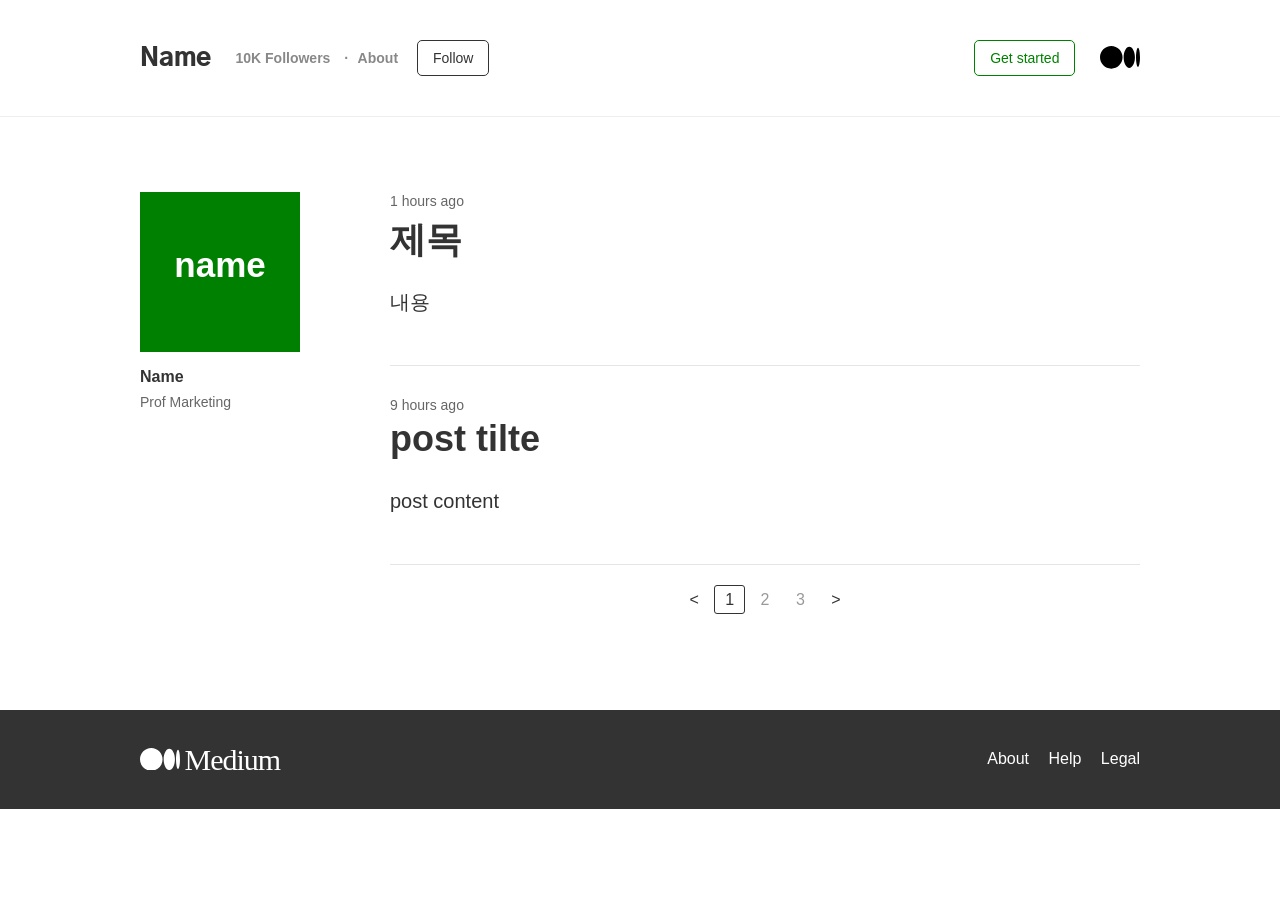
==== @sample/medium/medium.html @ 7340cc94 "medium" ====
<!doctype html>
<html lang="ko">
<head>
<meta charset="utf-8">

<title>유저 아이디 - Mideum</title>

<meta name="viewport" content="width=device-width, initial-scale=1.0">
<meta name="format-detection" content="telephone=no">
<meta name="apple-mobile-web-app-capable" content="yes">
<meta name="description" content="">
<meta name="keywords" content="">

<link rel="preconnect" href="https://fonts.gstatic.com">
<link rel="stylesheet" href="https://fonts.googleapis.com/css2?family=Gothic+A1:wght@900&display=swap">

<link rel="stylesheet" href="./base.css">
<link rel="stylesheet" href="./medium.css">

</head>
<body>

<p class="nav-skip">
	<a href="#"></a>
</p>
<hr>


<header class="header-wrap">
<div class="common-wrap">
	<h1 class="common-logo header-logo">
		<a href="https://medium.com/" target="_blank" title="새 창">
			<span class="hide">medium logo</span>
			<svg viewBox="0 0 1043.63 592.71">
				<path d="M588.67 296.36c0 163.67-131.78 296.35-294.33 296.35S0
				460 0 296.36 131.78 0 294.34 0s294.33 132.69 294.33 296.36M911.56
				296.36c0 154.06-65.89 279-147.17 279s-147.17-124.94-147.17-279
				65.88-279 147.16-279 147.17 124.9 147.17 279M1043.63 296.36c0
				138-23.17 249.94-51.76 249.94s-51.75-111.91-51.75-249.94
				23.17-249.94 51.75-249.94 51.76 111.9 51.76 249.94">
				</path>
			</svg>
		</a>
	</h1>

	<em class="common-user-name header-user-name">
		<span class="hide">미디엄 유저 이름</span>
		Name
	</em>

	<nav class="header-nav-wrap" style="width:calc(100% - 160px);">
		<h2 class="hide">user menu</h2>

		<em class="header-nav-followers">
			<span class="hide">팔로워 수</span>
			10K Followers
		</em>

		<a href="/about" class="header-nav-about">
			<span class="hide">소개 페이지 바로가기</span>
			About
		</a>

		<!-- !유저 -->
		<button type="button" class="common-round-box header-nav-follow-btn">
			<span class="hide">팔로우하기</span>
			Follow
		</button>
		<button type="button" class="common-round-box header-nav-start-btn">
			<span class="hide">미디엄 시작하기</span>
			Get started
		</button>

		<!-- 유저
		<aside class="header-nav-search-wrap">
	        <h3 class="hide">post search</h3>

			<button type="button" title="검색" class="header-nav-search-btn">
				<span class="hide">포스트 검색</span>
			</button>

			<label for="searchPost" class="header-nav-search-label">
	        	<input type="text" class="header-nav-search-input" id="searchPost">
			</label>

		</aside>

		<button tpye="button" class="header-nav-user-modal-btn">
			<span class="common-user-name">이름</span>
		</button>
		 -->

	</nav>

</div>
</header>
<hr>


<main class="main-wrap">
<div class="common-wrap">
	<h2 class="hide">medium contents</h2>

	<section class="main-post-wrap">
		<h3 class="hide">posts</h3>

		<ul class="post-list-wrap">
			<li>
				<h4 class="post-title">제목</h4>
				<time class="post-created-time">1 hours ago</time>
				<p class="post-content">내용</p>
			</il>
			<li>
				<h4 class="post-title">post tilte</h4>
				<time class="post-created-time">9 hours ago</time>
				<p class="post-content">post content</p>
			</il>
		</ul>

		<p class="post-pagination-wrap">
			<span class="prev-btn-wrap none">
				<span class="hide">이전 페이지 없음</span>
			</span>

			<span class="">
				<a href="" class="prev-btn">
					<span class="hide">이전 페이지</span>
				</a>
			</span>

			<a href="" class="on" title="현재 페이지">1</a>
			<a href="">2<span class="hide">번째 페이지</span></a>
			<a href="">3<span class="hide">번째 페이지</span></a>

			<span class="">
				<a href="" class="next-btn">
					<span class="hide">다음 페이지</span>
				</a>
			</span>

			<span class="next-btn-wrap none">
				<span class="hide">다음 페이지 없음</span>
			</span>
        </p>

	</section>

	<article class="main-user-profile-wrap">
		<h3 class="hide">user profile</h3>

		<div class="profile-img-wrap">
			<img src="profile.jpg" alt="프로필 이미지" class="none profile-img">
			<span class="common-user-name">name</span>
		</div>

		<em class="common-user-name profile-user-name">
			<span class="hide">미디엄 유저 이름</span>
			Name
		</em>

		<p class="profile-user-bio">Prof Marketing</p>

	</article>

</div>
</main>
<hr>


<footer class="footer-wrap">
<div class="common-wrap">
    <h2 class="hide">about medium</h2>

	<p class="common-logo footer-logo">
		<svg viewBox="0 0 1043.63 592.71">
			<path d="M588.67 296.36c0 163.67-131.78 296.35-294.33 296.35S0
			460 0 296.36 131.78 0 294.34 0s294.33 132.69 294.33 296.36M911.56
			296.36c0 154.06-65.89 279-147.17 279s-147.17-124.94-147.17-279
			65.88-279 147.16-279 147.17 124.9 147.17 279M1043.63 296.36c0
			138-23.17 249.94-51.76 249.94s-51.75-111.91-51.75-249.94
			23.17-249.94 51.75-249.94 51.76 111.9 51.76 249.94">
			</path>
		</svg>
		<a href="https://medium.com/" target="_blank" title="새 창">Medium</a>
	</p>

	<nav class="footer-nav-wrap">
		<h3 class="hide">medium links</h3>
		<a href="https://about.medium.com/" target="_blank" title="새 창">About</a>
		<a href="https://help.medium.com/" target="_blank" title="새 창">Help</a>
		<a href="https://policy.medium.com/" target="_blank" title="새 창">Legal</a>
	</nav>

</div>
</footer>

</body>
</html>
---- @sample/medium/base.css ----
@charset "utf-8";

html {scroll-behavior:smooth;overflow:-moz-scrollbars-vertical;
    -ms-overflow-y:scroll;overflow-y:scroll;overflow-x:auto;}
html, body {width:100%;height:100%;margin:0;padding:0;
    -webkit-text-size-adjust:none;text-rendering:optimizeLegibility;background:transparent;}

::-moz-selection {text-shadow:none;color:#fff;background:#333;}
::selection {text-shadow:none;color:#fff;background:#333;}

article, aside, details, figcaption, figure, footer, header, hgroup, main, nav,
section, summary, template {display:block;width:100%;margin:0;padding:0;}

div, dl, dt, dd, iframe, fieldset, legend, input, select, textarea,
h1, h2, h3, h4, h5, h6, table, th, td, p, pre, ol, ul, li {margin:0;padding:0;}

body, h1, h2, h3, h4, h5, h6, input, select, button, textarea, a {font-size:100%;
    font-family:'맑은 고딕', '나눔고딕', NanumGothic, '돋움', Dotum, sans-serif;
    line-height:1.3;color:#333;background:transparent;}

ol, ul, li {list-style:none;}

audio, canvas, video {display:inline-block;*display:inline;*zoom:1;margin:0;padding:0;}
audio:not([controls]) {display:none;}

table {width:100%;table-layout:fixed;empty-cells:show;border-collapse:collapse;border-spacing:0;border:0 none;}
th, td {border:0 none;}

fieldset {vertical-align:middle;border:0 none;outline:0 none;}
legend {width:100%;}

iframe {width:100%;vertical-align:middle;}

select {border:1px solid #e5e5e5;background:#fff;}

input::-ms-clear {display:none;}
input:read-only, input[readonly] {cursor:not-allowed;}
input[type="text"],
input[type="password"] {outline:0 none;background:#fff;}
input[type="button"],
input[type="submit"],
input[type="reset"],
button {border:0 none;outline:0 none;cursor:pointer;}
input:disabled, input[disabled],
button:disabled, button[disabled] {cursor:default;}

textarea {border:1px solid #e5e5e5;background:#fff;resize:none;}

a {text-decoration:none;color:inherit;}
a:hover, a:active, a:focus {text-decoration:none;outline:0 none;}

img {max-width:100%;margin:0;padding:0;line-height:0;vertical-align:middle;border:0 none;}

address {font-style:normal;}

.none, hr {display:none;}
.hide {position:fixed;top:-1px;left:-1px;width:1px;height:1px;font-size:1px;line-height:1px;overflow:hidden;}

.nav-skip {position:fixed;top:-25px;left:0;width:100%;z-index:999999;}
.nav-skip a {position:absolute;top:20px;width:100%;height:1px;font-weight:bold;color:#fff;text-align:center;overflow:hidden;}
.nav-skip a:hover,
.nav-skip a:active,
.nav-skip a:focus {height:auto;padding-top:10px;padding-bottom:10px;background-color:red;}
---- @sample/medium/medium.css ----
.common-wrap {position:relative;width:1000px;margin:0 auto;}


.common-logo {width:max-content;}
.common-logo svg {width:40px;}

.common-user-name {font-weight:600;font-style:normal;}

.common-round-box {padding:10px 15px;border-radius:5px;border:thin solid #333;}



/********** 상단 **********/
.header-wrap {padding:40px 0;border-bottom:thin solid #eee;}

/* 로고 */
.header-logo {position:absolute;top:6px;right:0;}

.header-user-name {display:inline-block;max-width:250px;margin-right:20px;
    font-weight:900;font-size:25px;font-family:"Gothic A1", sans-serif;
    white-space:nowrap;text-overflow:ellipsis;vertical-align:middle;
    overflow:hidden;}


/****** 상단 메뉴 *****/
.header-nav-wrap {position:relative;display:inline-block;}
.header-nav-wrap * {font-size:14px;line-height:1;}

/* 팔로워 수 */
.header-nav-followers {font-weight:600;font-style:normal;color:#888;}
.header-nav-followers::after {display:inline;content:"·";margin:0 5px 0 10px;}

/* 어바웃 링크 */
.header-nav-about {font-weight:600;color:#888;}
.header-nav-about:hover {color:#333;}

/* 팔로우 버튼 */
.header-nav-follow-btn {margin-left:15px;}
.header-nav-follow-btn:hover {color:#fff;background:#333;}

/* 스타트 버튼 */
.header-nav-start-btn {position:absolute;right:0;color:green;border-color:green;}
.header-nav-start-btn:hover {color:#fff;background:green;}


/*** 검색 ***/
.header-nav-search-wrap {position:absolute;top:-3px;right:50px;
    width:max-content;overflow:hidden;}

/* 검색 버튼 */
.header-nav-search-btn {margin:1px;padding:5px 3px;}
.header-nav-search-btn::before {display:inline;content:"🔍";font-size:16px;}
.header-nav-search-btn:active,
.header-nav-search-btn:focus {margin:-1px;}

.header-nav-search-label {position:absolute;right:-250px;
    -webkit-transition:right .25s;}
.header-nav-search-input {width:250px;padding:5px 10px;font-size:16px;
    border:0 none;border-bottom:1px solid #333;box-sizing:border-box;}

/* 임시 */
.header-nav-search-wrap button:active ~ label,
.header-nav-search-wrap button:focus ~ label {position:relative;right:0;}

.searchBtnOn {position:relative;right:0}

/* 유저 모달 버튼 */
.header-nav-user-modal-btn {position:absolute;top:-6px;right:0;padding:10px 6px;border-radius:30px;background:green;}
.header-nav-user-modal-btn * {font-size:12px;color:#fff;line-height:1;}



/********** 메인 **********/
.main-wrap {padding:75px 0;}

/***** 포스트 *****/
.main-post-wrap {width:75%;margin-left:25%;}

.post-list-wrap {}
.post-list-wrap li {position:relative;padding-top:50px;padding-bottom:50px;border-bottom:1px solid #e5e5e5;}
.post-list-wrap li:first-child {padding-top:25px;}
.post-list-wrap li:first-child time {top:0;}

.post-title {margin-bottom:25px;font-size:36px;}
.post-created-time {position:absolute;top:30px;font-size:14px;color:#666;}
.post-content {font-size:20px;}

/* 페이지네이션 */
.post-pagination-wrap {width:max-content;margin:25px auto;}

.post-pagination-wrap a {padding:5px 10px;color:#999;border-radius:3px;border:1px solid #fff;}
.post-pagination-wrap > a:hover {border-color:#aaa;}
.post-pagination-wrap > a.on {color:#333;border-color:#333;}

.prev-btn-wrap::after {display:inline;content:"<";margin-right:15px;color:#999;}
.next-btn-wrap::after {display:inline;content:">";margin-left:10px;color:#999;}

.prev-btn:hover {border-color:#aaa;}
.prev-btn::after {display:inline;content:"<";color:#333;}

.next-btn:hover {border-color:#aaa;}
.next-btn::before {display:inline;content:">";color:#333;}



/***** 프로필 *****/
.main-user-profile-wrap {position:absolute;top:0;width:20%;}
/*
스크롤시
.main-user-profile-wrap {position:fixed;top:20%;}
*/

.profile-img-wrap {width:80%;min-height:160px;background:green;}
.profile-img {min-width:100%;}

.profile-img-wrap {text-align:center;}
.profile-img-wrap span {display:inline-block;margin-top:50px;
    font-size:35px;color:#fff;}

.profile-user-name {display:inline-block;margin-top:15px;}

.profile-user-bio {margin-top:5px;font-size:14px;color:#666;}



/********** 하단 **********/
.footer-wrap {padding:30px 0;background:#333;}

/* 로고 */
.footer-logo {}
.footer-logo a {font-size:30px;font-family:"Times New Roman", Times, serif;
    color:#fff;letter-spacing:-1px;}
.footer-logo svg {fill:#fff;vertical-align:baseline;}
.footer-logo:hover * {color:#aaa;fill:#aaa;}

/* 하단 메뉴 */
.footer-nav-wrap {position:absolute;top:9px;right:0;width:max-content;}
.footer-nav-wrap a {margin-left:15px;color:#fff;}
.footer-nav-wrap a:hover {text-decoration:underline;}
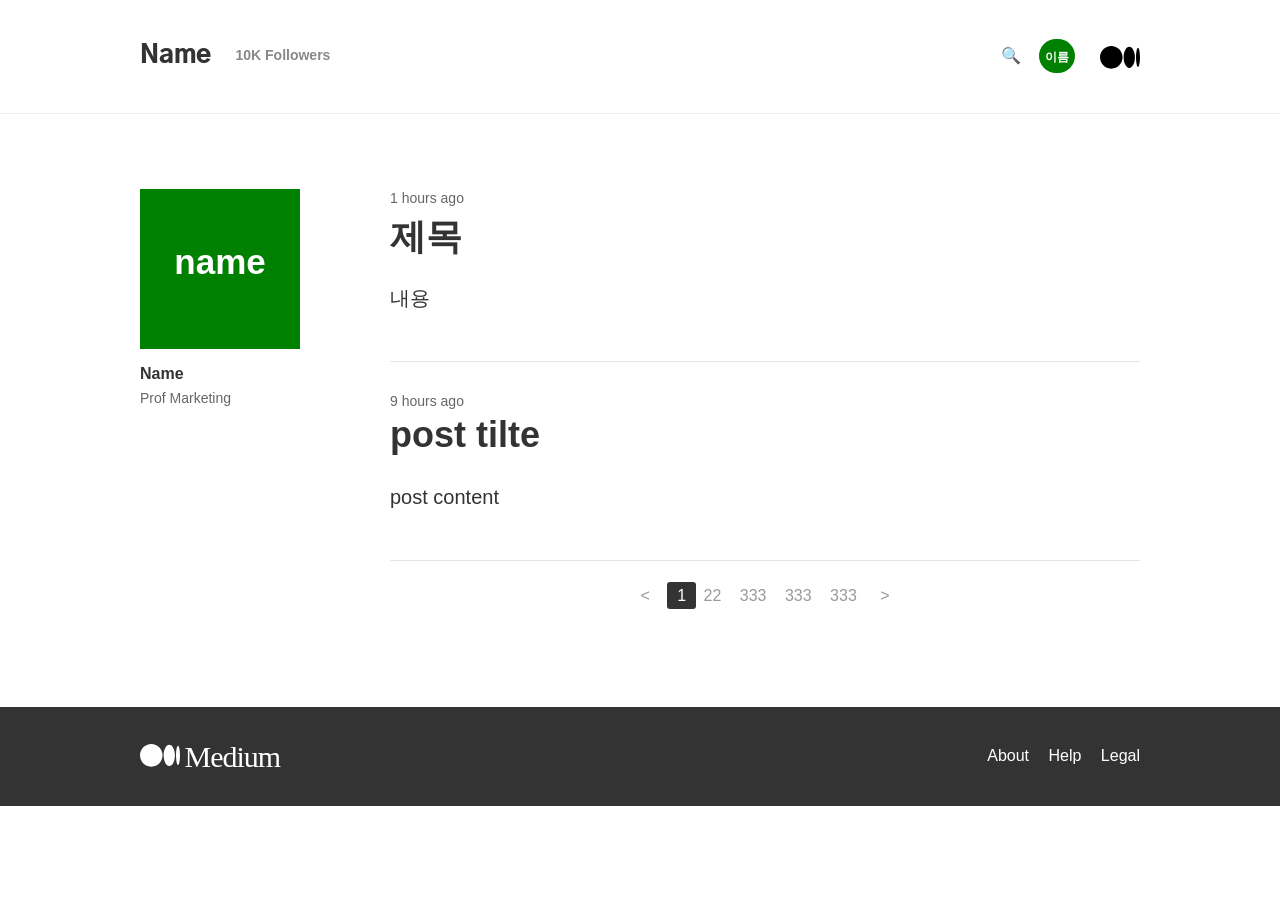
==== commit 8a60fd6e: "medium" ====
--- a/@sample/medium/medium.html
+++ b/@sample/medium/medium.html
@@ -21,7 +21,8 @@
 <body>
 
 <p class="nav-skip">
-	<a href="#"></a>
+	<a href="#postContent">포스트 바로가기</a>
+	<a href="#userProfile">유저 소개 바로가기</a>
 </p>
 <hr>
 
@@ -29,8 +30,8 @@
 <header class="header-wrap">
 <div class="common-wrap">
 	<h1 class="common-logo header-logo">
+		<span class="hide">medium logo</span>
 		<a href="https://medium.com/" target="_blank" title="새 창">
-			<span class="hide">medium logo</span>
 			<svg viewBox="0 0 1043.63 592.71">
 				<path d="M588.67 296.36c0 163.67-131.78 296.35-294.33 296.35S0
 				460 0 296.36 131.78 0 294.34 0s294.33 132.69 294.33 296.36M911.56
@@ -48,6 +49,10 @@
 		Name
 	</em>
 
+	<!--
+	160px은 유저 이름을 갖고있는 박스의 너비로
+	160px은 임시로 넣은 값이고 스크립트로 박스 너비를 넣어야 함
+	-->
 	<nav class="header-nav-wrap" style="width:calc(100% - 160px);">
 		<h2 class="hide">user menu</h2>
 
@@ -56,12 +61,12 @@
 			10K Followers
 		</em>
 
-		<a href="/about" class="header-nav-about">
+		<!-- 유저가 아닌 경우 활성화
+		<a href="" class="header-nav-about">
 			<span class="hide">소개 페이지 바로가기</span>
 			About
 		</a>
 
-		<!-- !유저 -->
 		<button type="button" class="common-round-box header-nav-follow-btn">
 			<span class="hide">팔로우하기</span>
 			Follow
@@ -69,12 +74,15 @@
 		<button type="button" class="common-round-box header-nav-start-btn">
 			<span class="hide">미디엄 시작하기</span>
 			Get started
-		</button>
-
-		<!-- 유저
+		</button>-->
+
+		<!-- 유저인 경우 활성화 -->
 		<aside class="header-nav-search-wrap">
 	        <h3 class="hide">post search</h3>
 
+			<!--
+			!! input에 포커스 될 경우 애니메이션 수정 필요
+			-->
 			<button type="button" title="검색" class="header-nav-search-btn">
 				<span class="hide">포스트 검색</span>
 			</button>
@@ -88,7 +96,6 @@
 		<button tpye="button" class="header-nav-user-modal-btn">
 			<span class="common-user-name">이름</span>
 		</button>
-		 -->
 
 	</nav>
 
@@ -101,7 +108,7 @@
 <div class="common-wrap">
 	<h2 class="hide">medium contents</h2>
 
-	<section class="main-post-wrap">
+	<section class="main-post-wrap" id="postContent">
 		<h3 class="hide">posts</h3>
 
 		<ul class="post-list-wrap">
@@ -118,34 +125,45 @@
 		</ul>
 
 		<p class="post-pagination-wrap">
-			<span class="prev-btn-wrap none">
-				<span class="hide">이전 페이지 없음</span>
-			</span>
-
-			<span class="">
-				<a href="" class="prev-btn">
+			<!--
+			<span class="page-start-btn-wrap">
+				<a href="" class="page-start-btn">
+					<span class="hide">첫 번째 페이지</span>
+				</a>
+			</span>
+			-->
+			<span class="page-prev-btn-wrap">
+				<a href="" class="page-prev-btn">
 					<span class="hide">이전 페이지</span>
 				</a>
 			</span>
 
-			<a href="" class="on" title="현재 페이지">1</a>
-			<a href="">2<span class="hide">번째 페이지</span></a>
-			<a href="">3<span class="hide">번째 페이지</span></a>
-
-			<span class="">
-				<a href="" class="next-btn">
+			<span class="page-on" title="현재 페이지">
+				1<span class="hide">번째 페이지</span>
+			</span>
+
+			<a href="">22<span class="hide">번째 페이지</span></a>
+			<a href="">333<span class="hide">번째 페이지</span></a>
+			<a href="">333<span class="hide">번째 페이지</span></a>
+			<a href="">333<span class="hide">번째 페이지</span></a>
+
+			<span class="page-next-btn-wrap">
+				<a href="" class="page-next-btn">
 					<span class="hide">다음 페이지</span>
 				</a>
 			</span>
-
-			<span class="next-btn-wrap none">
-				<span class="hide">다음 페이지 없음</span>
-			</span>
-        </p>
+			<!--
+			<span class="page-end-btn-wrap">
+				<a href="" class="page-end-btn">
+					<span class="hide">마지막 페이지</span>
+				</a>
+			</span>
+			-->
+		</p>
 
 	</section>
 
-	<article class="main-user-profile-wrap">
+	<article class="main-user-profile-wrap" id="userProfile">
 		<h3 class="hide">user profile</h3>
 
 		<div class="profile-img-wrap">
@@ -172,6 +190,7 @@
     <h2 class="hide">about medium</h2>
 
 	<p class="common-logo footer-logo">
+		<span class="hide">medium logo</span>
 		<svg viewBox="0 0 1043.63 592.71">
 			<path d="M588.67 296.36c0 163.67-131.78 296.35-294.33 296.35S0
 			460 0 296.36 131.78 0 294.34 0s294.33 132.69 294.33 296.36M911.56
--- a/@sample/medium/medium.css
+++ b/@sample/medium/medium.css
@@ -28,9 +28,9 @@
 
 /* 팔로워 수 */
 .header-nav-followers {font-weight:600;font-style:normal;color:#888;}
-.header-nav-followers::after {display:inline;content:"·";margin:0 5px 0 10px;}
 
 /* 어바웃 링크 */
+.header-nav-about::before {display:inline;content:"·";margin:0 5px 0 10px;}
 .header-nav-about {font-weight:600;color:#888;}
 .header-nav-about:hover {color:#333;}
 
@@ -58,7 +58,7 @@
 .header-nav-search-input {width:250px;padding:5px 10px;font-size:16px;
     border:0 none;border-bottom:1px solid #333;box-sizing:border-box;}
 
-/* 임시 */
+/* !!임시 수정되어야 함 */
 .header-nav-search-wrap button:active ~ label,
 .header-nav-search-wrap button:focus ~ label {position:relative;right:0;}
 
@@ -88,25 +88,36 @@
 /* 페이지네이션 */
 .post-pagination-wrap {width:max-content;margin:25px auto;}
 
-.post-pagination-wrap a {padding:5px 10px;color:#999;border-radius:3px;border:1px solid #fff;}
-.post-pagination-wrap > a:hover {border-color:#aaa;}
-.post-pagination-wrap > a.on {color:#333;border-color:#333;}
+.post-pagination-wrap a {margin:0 1px;padding:5px;color:#999;border-radius:3px;border:1px solid #fff;}
+.post-pagination-wrap a:hover {border-color:#aaa;}
 
-.prev-btn-wrap::after {display:inline;content:"<";margin-right:15px;color:#999;}
-.next-btn-wrap::after {display:inline;content:">";margin-left:10px;color:#999;}
+.page-on {margin:0 1px;padding:5px 5px 5px 10px;color:#fff;border-radius:3px;background:#333;}
 
-.prev-btn:hover {border-color:#aaa;}
-.prev-btn::after {display:inline;content:"<";color:#333;}
+a.page-prev-btn,
+a.page-next-btn {padding:5px 10px;}
 
-.next-btn:hover {border-color:#aaa;}
-.next-btn::before {display:inline;content:">";color:#333;}
+.page-prev-btn::after {display:inline;content:"<";color:#999;}
+.page-next-btn::after {display:inline;content:">";color:#999;}
+
+.page-prev-btn:hover,
+.page-next-btn:hover {border-color:#999;}
+
+
+a.page-start-btn,
+a.page-end-btn {margin:0 -1px;}
+
+.page-start-btn::after {display:inline;content:"<<";color:#999;}
+.page-end-btn::after {display:inline;content:">>";color:#999;}
+
+.page-start-btn:hover,
+.page-end-btn:hover {border-color:#999;}
 
 
 
 /***** 프로필 *****/
 .main-user-profile-wrap {position:absolute;top:0;width:20%;}
 /*
-스크롤시
+스크롤되면 이하 스타일 활성화
 .main-user-profile-wrap {position:fixed;top:20%;}
 */
 
